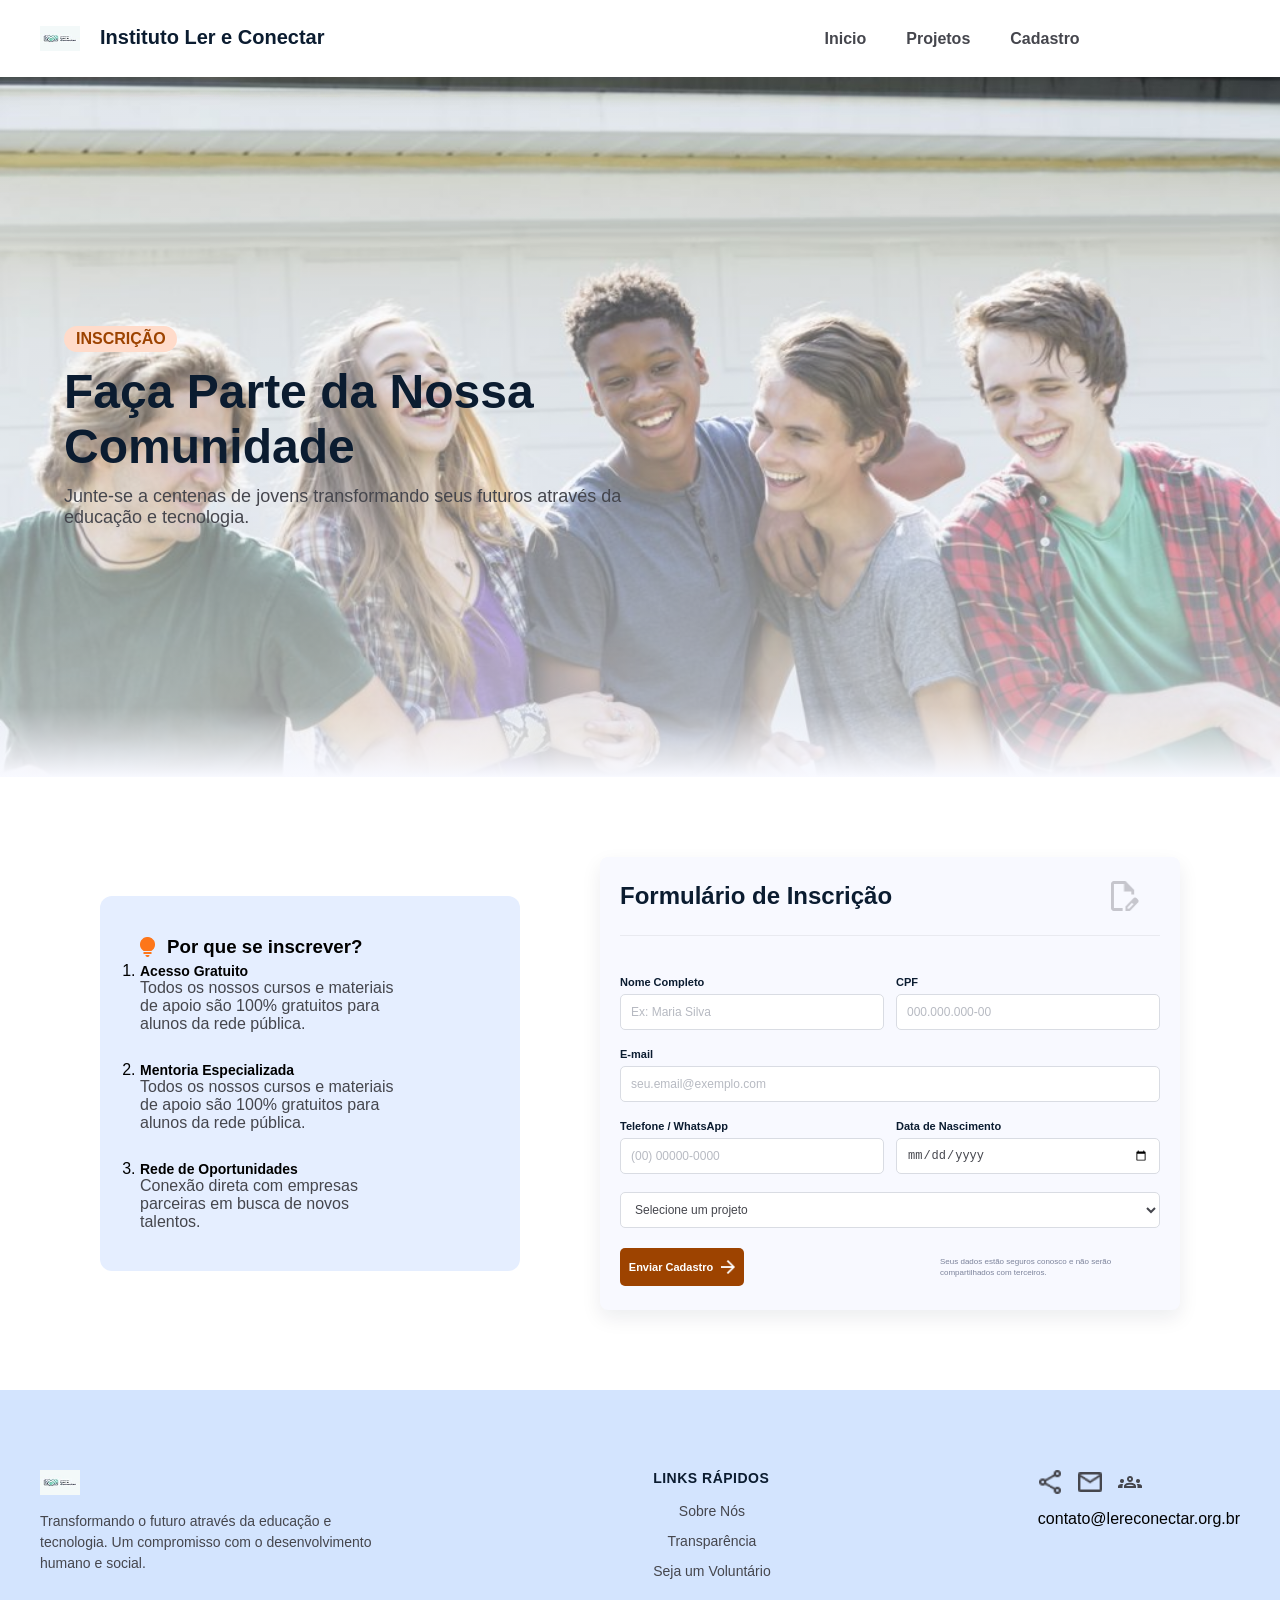
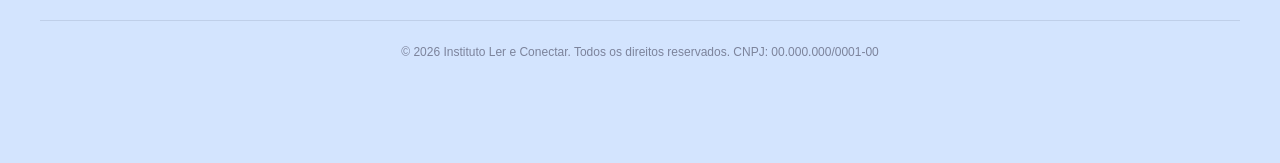
==== src/pages/cadastro.html @ a8fa427d "feat: Create registration page" ====
<!DOCTYPE html>
<html lang="pt-BR">

<head>
    <meta charset="UTF-8">
    <meta name="viewport" content="width=device-width, initial-scale=1.0">
    <link rel="stylesheet" href="../styles/cadastro.css">
    <title>Document</title>
</head>

<body>
    <header>
        <div class="logo">
            <img src="../assets/image/logo.png" alt="logo" title="logo Instituto Ler e Conectar">
            <h1>Instituto Ler e Conectar</h1>
        </div>
        <nav>
            <ul>
                <li><a href="../../index.html">Inicio</a></li>
                <li><a href="./projetos.html">Projetos</a></li>
                <li><a href="#">Cadastro</a></li>
            </ul>
        </nav>
    </header>
    <section class="hero">
        <div class="container">
            <span>INSCRIÇÃO</span>
            <h2>Faça Parte da Nossa Comunidade</h2>
            <p>
                Junte-se a centenas de jovens transformando seus futuros
                através da educação e tecnologia.
            </p>
        </div>
    </section>
    <main>
        <div>
            <span>
                <img src="../assets/image/cadastro/icone_lampada.png" alt="icone de lampada">
                <h3>Por que se inscrever?</h3>
            </span>
            <ol>
                <li>
                    <h4>Acesso Gratuito</h4>
                    <p>Todos os nossos cursos e materiais
                        de apoio são 100% gratuitos para
                        alunos da rede pública.</p>
                </li>
                <li>
                    <h4>Mentoria Especializada</h4>
                    <p>Todos os nossos cursos e materiais
                        de apoio são 100% gratuitos para
                        alunos da rede pública.</p>
                </li>
                <li>
                    <h4>Rede de Oportunidades</h4>
                    <p>Conexão direta com empresas
                        parceiras em busca de novos
                        talentos.</p>
                </li>
            </ol>
        </div>
        <section class="section_form">
            <span>
                <h2>Formulário de Inscrição</h2>
                <img src="../assets/image/cadastro/prancheta_icone.png" alt="icone de pracheta">
            </span>
            <form>
                <div>
                    <label>Nome Completo</label>
                    <input type="text" placeholder="Ex: Maria Silva" required>
                </div>
                <div>
                    <label>CPF</label>
                    <input type="text" placeholder="000.000.000-00" pattern="[0-9]{3}\.[0-9]{3}\.[0-9]{3}-[0-9]{2}"
                        required>
                </div>
                <div>
                    <label>E-mail</label>
                    <input type="email" placeholder="seu.email@exemplo.com" required>
                </div>
                <div>
                    <label>Telefone / WhatsApp</label>
                    <input type="tel" placeholder="(00) 00000-0000" required>
                </div>
                <div>
                    <label>Data de Nascimento</label>
                    <input type="date" required>
                </div>
                <div>
                    <select required>
                        <option value="" disabled selected>Selecione um projeto</option>
                        <option value="conecta-jovem">Conecta Jovem</option>
                        <option value="ler-e-crescer">Ler e Crescer</option>
                        <option value="ingles-para-o-futuro">Inglês para o Futuro</option>
                    </select>
                </div>
                <div>
                    <button>Enviar Cadastro <img src="../assets/image/cadastro/seta.png" alt=""> </button>
                    <p>Seus dados estão seguros conosco e não
                        serão compartilhados com terceiros.</p>
                </div>
            </form>
        </section>
    </main>
    <footer>
        <div class="conteiner_footer">
            <div class="logo">
                <img src="../assets/image/logo.png" alt="">
                <p>Transformando o futuro através da educação e tecnologia.
                    Um compromisso com o desenvolvimento humano e social.</p>
            </div>
            <nav class="nav_footer">
                <p>LINKS RÁPIDOS</p>
                <ul>
                    <li><a href="#">Sobre Nós</a></li>
                    <li><a href="#">Transparência</a></li>
                    <li><a href="#">Seja um Voluntário</a></li>
                </ul>
            </nav>
            <div class="social">
                <div class="icones">
                    <img src="../assets/image/icone_conpartilhar.png" alt="">
                    <img src="../assets/image/icone_email.png" alt="">
                    <img src="../assets/image/icone_grupoDepessoas.png" alt="">
                </div>
                <p>contato@lereconectar.org.br</p>
            </div>
        </div>
        <div class="footer_copy">
            <p>© 2026 Instituto Ler e Conectar. Todos os direitos reservados. CNPJ: 00.000.000/0001-00</p>
        </div>
    </footer>
</body>

</html>
---- src/styles/cadastro.css ----
@import url(./global.css);

.hero {
    min-height: 700px;
    display: flex;
    align-items: center;
    background:
        linear-gradient(to bottom,
            transparent 0%,
            rgba(248, 249, 255, 0.6) 90%,
            #F8F9FF 100%),
        url("../assets/image/cadastro/grupo_de_pessoas.jpg");
    background-size: cover;
    background-position: center top;
    background-repeat: no-repeat;
}

.hero .container {
    width: 100%;
    max-width: 600px;
    display: flex;
    flex-direction: column;
    gap: 12px;
    margin-left: 5%;
}

.hero .container span {
    color: #9D4300;
    background-color: #FFDBCA;
    width: 113px;
    font-weight: 600;
    padding: 4px 12px;
    border-radius: 20px;
}

.hero .container h2 {
    width: 100%;
    font-size: 48px;
    color: #0B1C30;
}

.hero .container p {
    color: #45464D;
    font-size: 18px;
}

main {
    gap: 80px;
    padding: 80px;
    display: flex;
    align-items: center;
    justify-content: center;
}

main>div {
    background-color: #E5EEFF;
    padding: 40px;
    width: 420px;
    border-radius: 12px;
}

main>div>span {
    display: flex;
    gap: 12px;
    align-items: center;
}

main>div>ol {
    display: flex;
    flex-direction: column;
    gap: 24px;
}

main>div>ol>li {
    width: 340px;
}

main>div>ol>li h4 {
    font-size: 14px;
    margin-top: 4px;
}

main>div>ol>li p {
    font-size: 16px;
    color: #45464D;
    width: 269px;
}

.section_form span {
    display: flex;
    align-items: center;
    gap: 219px;
    padding-bottom: 24px;
    border-bottom: solid 1px rgba(198, 198, 205, 0.3);
    margin-bottom: 40px;
    color: #0B1C30;
}

.section_form span img {
    width: 28px;
    height: 30px;
}

.section_form {
    width: 580px;
    padding: 24px 20px;
    box-sizing: border-box;
    background-color: #F8F9FF;
    border-radius: 8px;
    box-shadow: 0 8px 20px rgba(11, 28, 48, 0.08);
}

.section_form form {
    display: grid;
    grid-template-columns: repeat(2, 1fr);
    gap: 18px 12px;
}

.section_form form>div {
    display: flex;
    flex-direction: column;
    gap: 6px;
}

.section_form label {
    font-size: 11px;
    font-weight: 600;
    color: #0B1C30;
}

.section_form input,
.section_form select {
    width: 100%;
    height: 36px;
    padding: 0 10px;
    box-sizing: border-box;

    border: 1px solid #D9DCE3;
    border-radius: 5px;

    background-color: #FFFFFF;
    color: #45464D;

    font-size: 12px;
    outline: none;
}

.section_form input::placeholder {
    color: #B7BAC2;
}

.section_form input:focus,
.section_form select:focus {
    border-color: #9D4300;
}

.section_form form>div:nth-child(3) {
    grid-column: 1 / 3;
}

.section_form form>div:nth-child(6) {
    grid-column: 1 / 3;
}

.section_form form>div:last-child {
    grid-column: 1 / 3;

    display: flex;
    flex-direction: row;
    align-items: center;
    justify-content: space-between;

    margin-top: 2px;
}

.section_form button {
    width: 124px;
    height: 38px;
    display: flex;
    align-items: center;
    justify-content: center;
    gap: 8px;
    border: none;
    border-radius: 5px;
    background-color: #9D4300;
    color: #FFFFFF;
    font-size: 11px;
    font-weight: 600;
    cursor: pointer;
}

.section_form button img {
    width: 14px;
    height: 14px;
}

.section_form form>div:last-child p {
    width: 220px;
    margin: 0;

    color: #7C839B;
    font-size: 8px;
    line-height: 1.4;
}

@media (max-width: 1100px) {

    main {
        gap: 40px;
        padding: 60px 40px;
    }

    main>div {
        width: 380px;
        padding: 30px;
    }

    main>div>ol>li {
        width: 100%;
    }

    main>div>ol>li p {
        width: 100%;
        max-width: 269px;
    }

    .section_form {
        width: 520px;
    }

    .section_form span {
        gap: 0;
        justify-content: space-between;
    }

}

@media (max-width: 850px) {

    .hero {
        min-height: 600px;
        background-position: center;
    }

    .hero .container {
        max-width: 500px;
        margin-left: 30px;
        margin-right: 30px;
    }

    .hero .container h2 {
        font-size: 40px;
    }

    main {
        flex-direction: column;
        gap: 40px;
        padding: 60px 30px;
    }

    main>div {
        width: 100%;
        max-width: 500px;
        box-sizing: border-box;
    }

    main>div>ol>li {
        width: 100%;
    }

    .section_form {
        width: 100%;
        max-width: 580px;
    }

}

@media (max-width: 600px) {

    .hero {
        min-height: 550px;
    }

    .hero .container {
        margin: 0 20px;
    }

    .hero .container span {
        width: fit-content;
    }

    .hero .container h2 {
        font-size: 34px;
        line-height: 1.15;
    }

    .hero .container p {
        font-size: 16px;
    }

    main {
        padding: 40px 20px;
        gap: 30px;
    }

    main>div {
        padding: 25px;
    }

    main>div>span {
        gap: 10px;
    }

    main>div>span h3 {
        font-size: 18px;
    }

    main>div>ol {
        padding-left: 25px;
    }

    main>div>ol>li {
        width: 100%;
    }

    main>div>ol>li p {
        width: 100%;
        max-width: 100%;
    }

    .section_form {
        width: 100%;
        padding: 20px 16px;
    }

    .section_form span {
        gap: 0;
        justify-content: space-between;
        padding-bottom: 18px;
        margin-bottom: 25px;
    }

    .section_form span h2 {
        font-size: 20px;
    }

    .section_form span img {
        width: 24px;
        height: 26px;
    }

    .section_form form {
        grid-template-columns: 1fr;
        gap: 16px;
    }

    .section_form form>div:nth-child(3),
    .section_form form>div:nth-child(6),
    .section_form form>div:last-child {
        grid-column: auto;
    }

    .section_form form>div:last-child {
        flex-direction: column;
        align-items: stretch;
        gap: 15px;
    }

    .section_form button {
        width: 100%;
    }

    .section_form form>div:last-child p {
        width: 100%;
        text-align: center;
    }

}
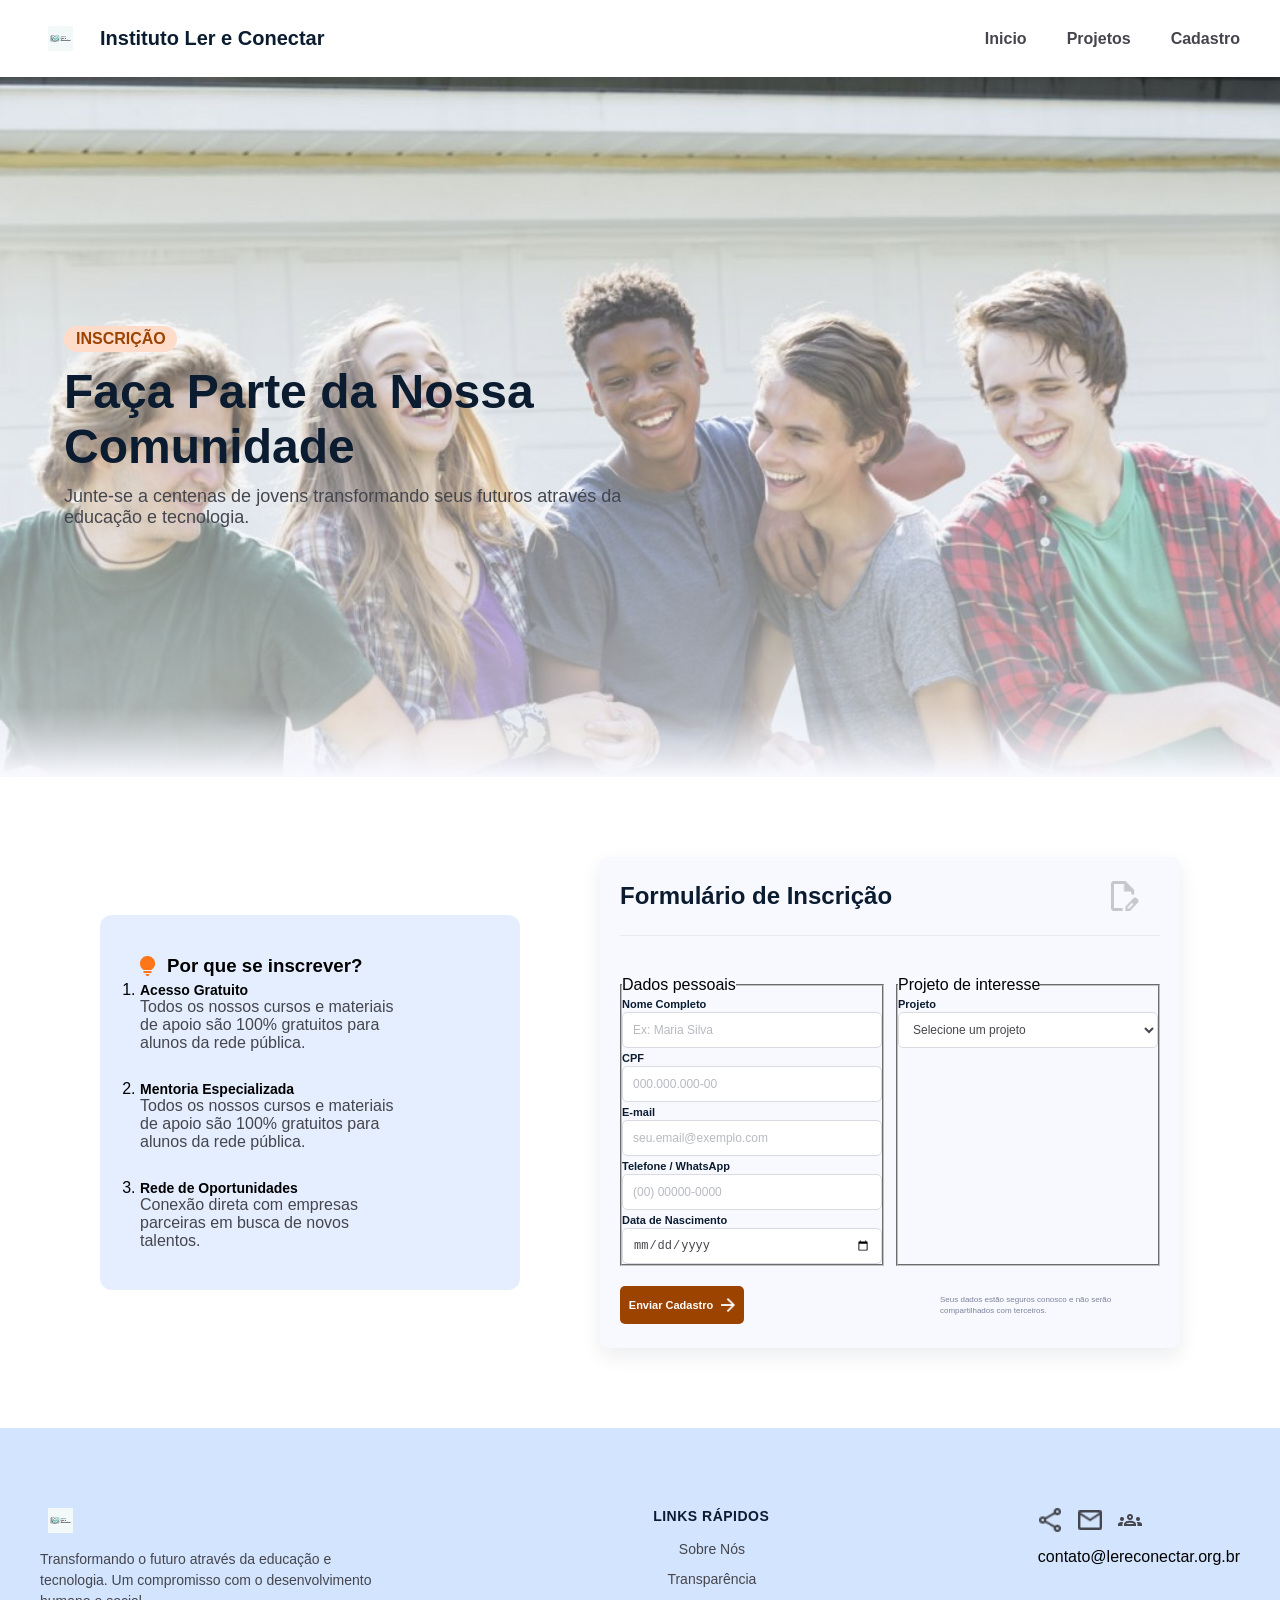
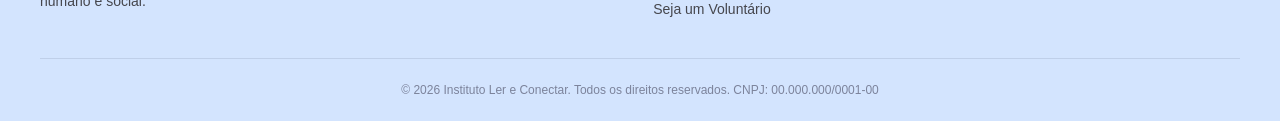
==== commit d210e9b0: "feat: add fieldset and legend to the form" ====
--- a/src/pages/cadastro.html
+++ b/src/pages/cadastro.html
@@ -65,39 +65,64 @@
                 <img src="../assets/image/cadastro/prancheta_icone.png" alt="icone de pracheta">
             </span>
             <form>
+                <fieldset>
+                    <legend>Dados pessoais</legend>
+
+                    <div>
+                        <label>Nome Completo</label>
+                        <input type="text" placeholder="Ex: Maria Silva" required>
+                    </div>
+
+                    <div>
+                        <label>CPF</label>
+                        <input type="text" placeholder="000.000.000-00" pattern="[0-9]{3}\.[0-9]{3}\.[0-9]{3}-[0-9]{2}"
+                            required>
+                    </div>
+
+                    <div>
+                        <label>E-mail</label>
+                        <input type="email" placeholder="seu.email@exemplo.com" required>
+                    </div>
+
+                    <div>
+                        <label>Telefone / WhatsApp</label>
+                        <input type="tel" placeholder="(00) 00000-0000" required>
+                    </div>
+
+                    <div>
+                        <label>Data de Nascimento</label>
+                        <input type="date" required>
+                    </div>
+                </fieldset>
+
+                <fieldset>
+                    <legend>Projeto de interesse</legend>
+
+                    <div>
+                        <label>Projeto</label>
+                        <select required>
+                            <option value="" disabled selected>
+                                Selecione um projeto
+                            </option>
+                            <option value="conecta-jovem">Conecta Jovem</option>
+                            <option value="ler-e-crescer">Ler e Crescer</option>
+                            <option value="ingles-para-o-futuro">
+                                Inglês para o Futuro
+                            </option>
+                        </select>
+                    </div>
+                </fieldset>
+
                 <div>
-                    <label>Nome Completo</label>
-                    <input type="text" placeholder="Ex: Maria Silva" required>
-                </div>
-                <div>
-                    <label>CPF</label>
-                    <input type="text" placeholder="000.000.000-00" pattern="[0-9]{3}\.[0-9]{3}\.[0-9]{3}-[0-9]{2}"
-                        required>
-                </div>
-                <div>
-                    <label>E-mail</label>
-                    <input type="email" placeholder="seu.email@exemplo.com" required>
-                </div>
-                <div>
-                    <label>Telefone / WhatsApp</label>
-                    <input type="tel" placeholder="(00) 00000-0000" required>
-                </div>
-                <div>
-                    <label>Data de Nascimento</label>
-                    <input type="date" required>
-                </div>
-                <div>
-                    <select required>
-                        <option value="" disabled selected>Selecione um projeto</option>
-                        <option value="conecta-jovem">Conecta Jovem</option>
-                        <option value="ler-e-crescer">Ler e Crescer</option>
-                        <option value="ingles-para-o-futuro">Inglês para o Futuro</option>
-                    </select>
-                </div>
-                <div>
-                    <button>Enviar Cadastro <img src="../assets/image/cadastro/seta.png" alt=""> </button>
-                    <p>Seus dados estão seguros conosco e não
-                        serão compartilhados com terceiros.</p>
+                    <button type="submit">
+                        Enviar Cadastro
+                        <img src="../assets/image/cadastro/seta.png" alt="">
+                    </button>
+
+                    <p>
+                        Seus dados estão seguros conosco e não serão compartilhados
+                        com terceiros.
+                    </p>
                 </div>
             </form>
         </section>
--- a/src/styles/cadastro.css
+++ b/src/styles/cadastro.css
@@ -273,106 +273,4 @@
         max-width: 580px;
     }
 
-}
-
-@media (max-width: 600px) {
-
-    .hero {
-        min-height: 550px;
-    }
-
-    .hero .container {
-        margin: 0 20px;
-    }
-
-    .hero .container span {
-        width: fit-content;
-    }
-
-    .hero .container h2 {
-        font-size: 34px;
-        line-height: 1.15;
-    }
-
-    .hero .container p {
-        font-size: 16px;
-    }
-
-    main {
-        padding: 40px 20px;
-        gap: 30px;
-    }
-
-    main>div {
-        padding: 25px;
-    }
-
-    main>div>span {
-        gap: 10px;
-    }
-
-    main>div>span h3 {
-        font-size: 18px;
-    }
-
-    main>div>ol {
-        padding-left: 25px;
-    }
-
-    main>div>ol>li {
-        width: 100%;
-    }
-
-    main>div>ol>li p {
-        width: 100%;
-        max-width: 100%;
-    }
-
-    .section_form {
-        width: 100%;
-        padding: 20px 16px;
-    }
-
-    .section_form span {
-        gap: 0;
-        justify-content: space-between;
-        padding-bottom: 18px;
-        margin-bottom: 25px;
-    }
-
-    .section_form span h2 {
-        font-size: 20px;
-    }
-
-    .section_form span img {
-        width: 24px;
-        height: 26px;
-    }
-
-    .section_form form {
-        grid-template-columns: 1fr;
-        gap: 16px;
-    }
-
-    .section_form form>div:nth-child(3),
-    .section_form form>div:nth-child(6),
-    .section_form form>div:last-child {
-        grid-column: auto;
-    }
-
-    .section_form form>div:last-child {
-        flex-direction: column;
-        align-items: stretch;
-        gap: 15px;
-    }
-
-    .section_form button {
-        width: 100%;
-    }
-
-    .section_form form>div:last-child p {
-        width: 100%;
-        text-align: center;
-    }
-
 }
